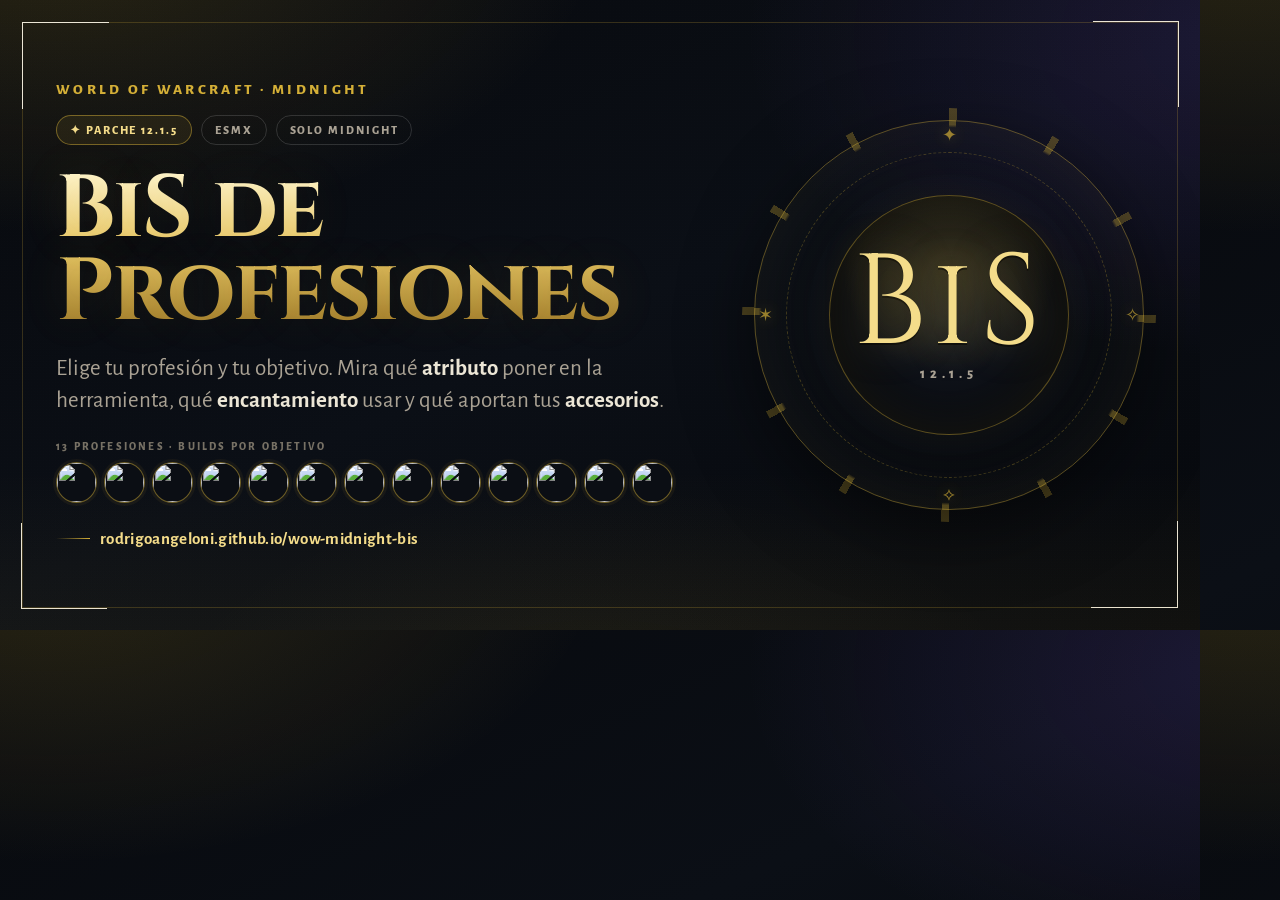
==== design/og-image.html @ ca5647c2 "Add Open Graph preview image and social meta tags" ====
<!DOCTYPE html>
<html lang="es-MX">
<head>
  <meta charset="UTF-8">
  <title>Midnight 12.1.5 · BiS de profesiones</title>
  <link rel="preconnect" href="https://fonts.googleapis.com">
  <link rel="preconnect" href="https://fonts.gstatic.com" crossorigin>
  <link href="https://fonts.googleapis.com/css2?family=Alegreya+Sans:wght@400;500;700;800&family=Cinzel:wght@500;600;700;800&display=swap" rel="stylesheet">
  <style>
    :root {
      --bg: #07090d;
      --gold: #d4af37;
      --gold-2: #f4dc8a;
      --gold-3: #8a6a1f;
      --text: #ece6d6;
      --muted: #aaa294;
      --muted-2: #777165;
      --line: rgba(212, 175, 55, .24);
      --font-display: "Cinzel", "Palatino Linotype", Georgia, serif;
      --font-body: "Alegreya Sans", "Segoe UI", sans-serif;
    }
    * { box-sizing: border-box; }
    html, body { width: 1200px; height: 630px; margin: 0; overflow: hidden; }
    body {
      color: var(--text);
      font-family: var(--font-body);
      background:
        radial-gradient(900px 520px at 4% -14%, rgba(212, 175, 55, .18), transparent 62%),
        radial-gradient(850px 520px at 106% 6%, rgba(110, 70, 200, .18), transparent 62%),
        radial-gradient(700px 420px at 50% 120%, rgba(212, 175, 55, .06), transparent 65%),
        linear-gradient(155deg, #07090d 0%, #0b0f16 50%, #07090d 100%);
      position: relative;
    }
    body::before {
      content: "";
      position: absolute;
      inset: 0;
      opacity: .35;
      background-image: radial-gradient(rgba(255, 255, 255, .045) 1px, transparent 1px);
      background-size: 3px 3px;
      mix-blend-mode: overlay;
      pointer-events: none;
    }
    .frame {
      position: absolute;
      inset: 22px;
      border: 1px solid rgba(212, 175, 55, .22);
      pointer-events: none;
    }
    .frame::before,
    .frame::after {
      content: "";
      position: absolute;
      width: 86px;
      height: 86px;
      border-color: rgba(212, 175, 55, .55);
    }
    .frame::before {
      top: -1px; left: -1px;
      border-top: 1px solid;
      border-left: 1px solid;
    }
    .frame::after {
      right: -1px; bottom: -1px;
      border-right: 1px solid;
      border-bottom: 1px solid;
    }
    .corner-tr,
    .corner-bl {
      position: absolute;
      width: 86px;
      height: 86px;
      border-color: rgba(212, 175, 55, .32);
      pointer-events: none;
    }
    .corner-tr {
      top: 21px; right: 21px;
      border-top: 1px solid;
      border-right: 1px solid;
    }
    .corner-bl {
      bottom: 21px; left: 21px;
      border-bottom: 1px solid;
      border-left: 1px solid;
    }

    .card {
      position: relative;
      z-index: 2;
      width: 100%;
      height: 100%;
      padding: 54px 56px;
      display: flex;
      align-items: center;
      gap: 26px;
    }
    .copy { flex: 1; min-width: 0; }
    .eyebrow {
      margin-bottom: 16px;
      color: var(--gold);
      font-size: 15px;
      font-weight: 800;
      letter-spacing: .22em;
      text-transform: uppercase;
    }
    .badges { display: flex; flex-wrap: wrap; gap: 9px; margin-bottom: 24px; }
    .badge {
      display: inline-flex;
      align-items: center;
      gap: 7px;
      padding: 7px 13px;
      border: 1px solid rgba(255, 255, 255, .14);
      border-radius: 999px;
      color: var(--muted);
      font-size: 12px;
      font-weight: 800;
      letter-spacing: .16em;
      text-transform: uppercase;
    }
    .badge.gold {
      border-color: rgba(212, 175, 55, .48);
      background: rgba(212, 175, 55, .09);
      color: var(--gold-2);
    }
    h1 {
      margin: 0 0 18px;
      font-family: var(--font-display);
      font-size: 88px;
      line-height: .94;
      letter-spacing: -.02em;
      color: var(--gold-2);
      background: linear-gradient(180deg, #fff6cf 0%, #e7c766 46%, #9a7626 100%);
      -webkit-background-clip: text;
      background-clip: text;
      -webkit-text-fill-color: transparent;
      text-shadow: 0 0 50px rgba(212, 175, 55, .12);
    }
    h1 span { display: block; }
    .sub {
      max-width: 610px;
      margin: 0 0 22px;
      color: var(--muted);
      font-size: 23px;
      line-height: 1.42;
    }
    .sub strong { color: var(--text); font-weight: 600; }
    .icon-block { margin-bottom: 22px; }
    .icon-label {
      margin-bottom: 9px;
      color: var(--muted-2);
      font-size: 11px;
      font-weight: 800;
      letter-spacing: .2em;
      text-transform: uppercase;
    }
    .icons { display: flex; flex-wrap: wrap; gap: 7px; }
    .icon {
      width: 41px;
      height: 41px;
      overflow: hidden;
      border: 1px solid rgba(212, 175, 55, .5);
      border-radius: 50%;
      background: #0b0e14;
      box-shadow: 0 0 0 3px rgba(212, 175, 55, .06);
    }
    .icon img { width: 100%; height: 100%; object-fit: cover; display: block; }
    .url {
      display: inline-flex;
      align-items: center;
      gap: 10px;
      color: var(--gold-2);
      font-size: 17px;
      font-weight: 700;
      letter-spacing: .02em;
    }
    .url::before {
      content: "";
      width: 34px;
      height: 1px;
      background: linear-gradient(90deg, transparent, var(--gold));
    }

    .crest-wrap {
      flex: 0 0 390px;
      display: flex;
      align-items: center;
      justify-content: center;
    }
    .crest {
      position: relative;
      width: 390px;
      height: 390px;
      display: grid;
      place-items: center;
    }
    .crest::before {
      content: "";
      position: absolute;
      inset: 8%;
      border-radius: 50%;
      background: radial-gradient(circle, rgba(212, 175, 55, .16), transparent 62%);
      filter: blur(18px);
    }
    .orbit {
      position: absolute;
      inset: -3%;
      border-radius: 50%;
      opacity: .85;
      background: repeating-conic-gradient(from 0deg,
        rgba(212, 175, 55, .4) 0deg 2.2deg,
        transparent 2.2deg 30deg);
      -webkit-mask: radial-gradient(circle, transparent 64%, #000 65%);
      mask: radial-gradient(circle, transparent 64%, #000 65%);
    }
    .ring {
      position: absolute;
      inset: 0;
      border: 1px solid rgba(212, 175, 55, .4);
      border-radius: 50%;
      box-shadow: inset 0 0 70px rgba(212, 175, 55, .06), 0 20px 70px rgba(0, 0, 0, .5);
    }
    .ring::before {
      content: "";
      position: absolute;
      inset: 8%;
      border: 1px dashed rgba(212, 175, 55, .28);
      border-radius: 50%;
    }
    .ring::after {
      content: "";
      position: absolute;
      inset: 19%;
      border: 1px solid rgba(212, 175, 55, .4);
      border-radius: 50%;
      background:
        radial-gradient(circle at 50% 30%, rgba(212, 175, 55, .2), transparent 52%),
        radial-gradient(circle, #141923, #080a0e 72%);
      box-shadow: inset 0 0 50px rgba(212, 175, 55, .08);
    }
    .core {
      position: relative;
      z-index: 2;
      text-align: center;
    }
    .bis {
      font-family: var(--font-display);
      font-size: 128px;
      line-height: .9;
      letter-spacing: .04em;
      color: var(--gold-2);
      text-shadow: 0 0 40px rgba(212, 175, 55, .35), 0 2px 0 rgba(0, 0, 0, .55);
    }
    .patch {
      margin-top: 4px;
      color: var(--muted);
      font-size: 14px;
      font-weight: 800;
      letter-spacing: .34em;
      text-transform: uppercase;
    }
    .rune {
      position: absolute;
      z-index: 3;
      color: var(--gold);
      opacity: .7;
      font-size: 18px;
      text-shadow: 0 0 14px rgba(212, 175, 55, .5);
    }
    .r1 { top: 1%; left: 50%; transform: translateX(-50%); }
    .r2 { right: 1%; top: 50%; transform: translateY(-50%); }
    .r3 { bottom: 1%; left: 50%; transform: translateX(-50%); }
    .r4 { left: 1%; top: 50%; transform: translateY(-50%); }

    .bottom-glow {
      position: absolute;
      left: 0; right: 0; bottom: 0;
      height: 160px;
      background: linear-gradient(0deg, rgba(212, 175, 55, .05), transparent);
      pointer-events: none;
    }
  </style>
</head>
<body>
  <div class="frame"></div>
  <div class="corner-tr"></div>
  <div class="corner-bl"></div>
  <div class="bottom-glow"></div>
  <main class="card">
    <section class="copy">
      <div class="eyebrow">World of Warcraft · Midnight</div>
      <div class="badges">
        <span class="badge gold">✦ Parche 12.1.5</span>
        <span class="badge">esMX</span>
        <span class="badge">Solo Midnight</span>
      </div>
      <h1>BiS de<span>Profesiones</span></h1>
      <p class="sub">Elige tu profesión y tu objetivo. Mira qué <strong>atributo</strong> poner en la herramienta, qué <strong>encantamiento</strong> usar y qué aportan tus <strong>accesorios</strong>.</p>
      <div class="icon-block">
        <div class="icon-label">13 profesiones · builds por objetivo</div>
        <div class="icons">
          <span class="icon"><img src="https://wow.zamimg.com/images/wow/icons/large/ui_profession_alchemy.jpg" alt=""></span>
          <span class="icon"><img src="https://wow.zamimg.com/images/wow/icons/large/ui_profession_blacksmithing.jpg" alt=""></span>
          <span class="icon"><img src="https://wow.zamimg.com/images/wow/icons/large/ui_profession_enchanting.jpg" alt=""></span>
          <span class="icon"><img src="https://wow.zamimg.com/images/wow/icons/large/ui_profession_engineering.jpg" alt=""></span>
          <span class="icon"><img src="https://wow.zamimg.com/images/wow/icons/large/ui_profession_inscription.jpg" alt=""></span>
          <span class="icon"><img src="https://wow.zamimg.com/images/wow/icons/large/ui_profession_jewelcrafting.jpg" alt=""></span>
          <span class="icon"><img src="https://wow.zamimg.com/images/wow/icons/large/ui_profession_leatherworking.jpg" alt=""></span>
          <span class="icon"><img src="https://wow.zamimg.com/images/wow/icons/large/ui_profession_tailoring.jpg" alt=""></span>
          <span class="icon"><img src="https://wow.zamimg.com/images/wow/icons/large/ui_profession_herbalism.jpg" alt=""></span>
          <span class="icon"><img src="https://wow.zamimg.com/images/wow/icons/large/ui_profession_mining.jpg" alt=""></span>
          <span class="icon"><img src="https://wow.zamimg.com/images/wow/icons/large/ui_profession_skinning.jpg" alt=""></span>
          <span class="icon"><img src="https://wow.zamimg.com/images/wow/icons/large/ui_profession_cooking.jpg" alt=""></span>
          <span class="icon"><img src="https://wow.zamimg.com/images/wow/icons/large/ui_profession_fishing.jpg" alt=""></span>
        </div>
      </div>
      <div class="url">rodrigoangeloni.github.io/wow-midnight-bis</div>
    </section>

    <section class="crest-wrap">
      <div class="crest">
        <div class="orbit"></div>
        <div class="ring"></div>
        <div class="core">
          <div class="bis">BiS</div>
          <div class="patch">12.1.5</div>
        </div>
        <span class="rune r1">✦</span>
        <span class="rune r2">✧</span>
        <span class="rune r3">⟡</span>
        <span class="rune r4">✶</span>
      </div>
    </section>
  </main>
</body>
</html>
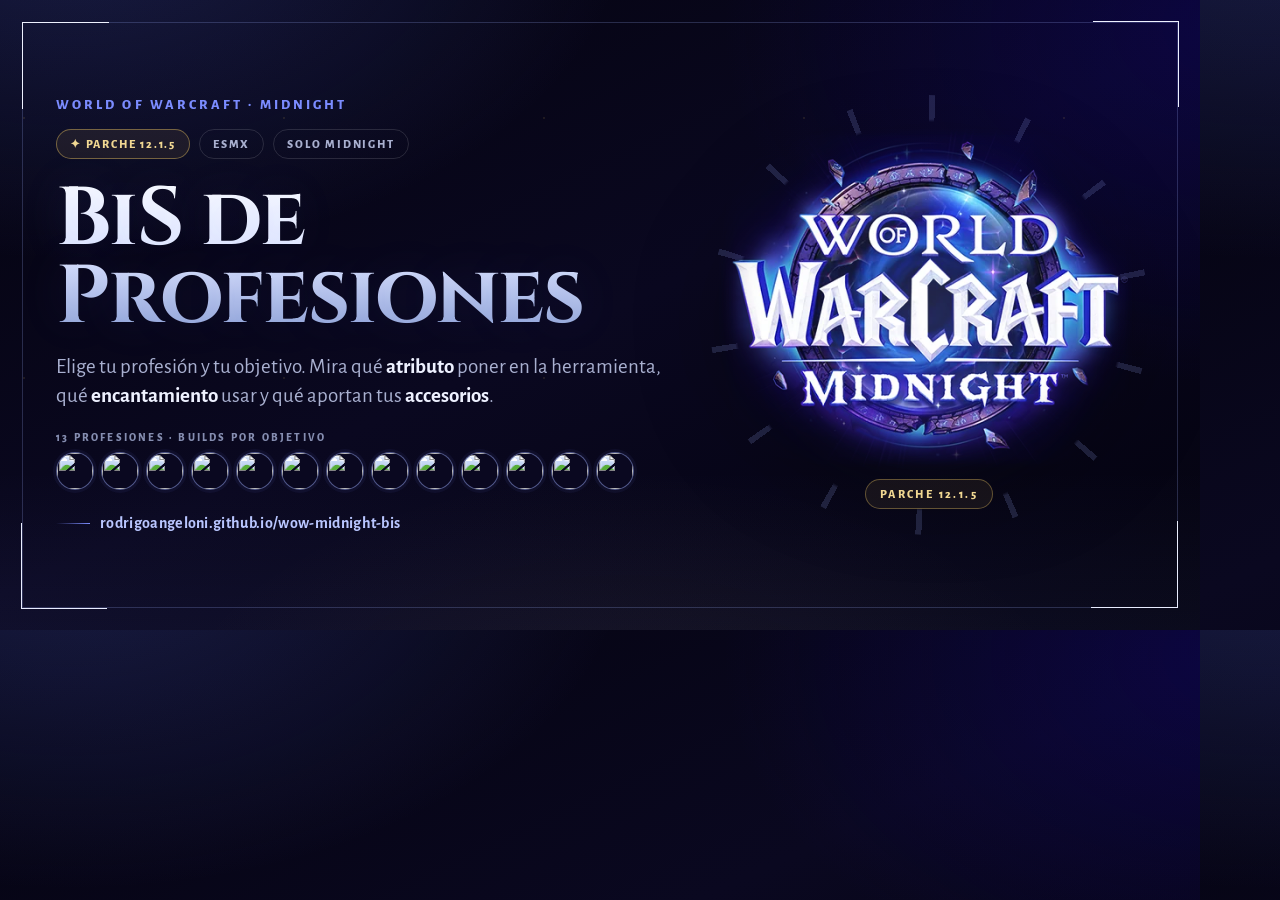
==== commit 063fbd24: "Complete Midnight retheme: mobile nav, responsive table, share links and social image" ====
--- a/design/og-image.html
+++ b/design/og-image.html
@@ -8,43 +8,50 @@
   <link href="https://fonts.googleapis.com/css2?family=Alegreya+Sans:wght@400;500;700;800&family=Cinzel:wght@500;600;700;800&display=swap" rel="stylesheet">
   <style>
     :root {
-      --bg: #07090d;
-      --gold: #d4af37;
-      --gold-2: #f4dc8a;
-      --gold-3: #8a6a1f;
-      --text: #ece6d6;
-      --muted: #aaa294;
-      --muted-2: #777165;
-      --line: rgba(212, 175, 55, .24);
+      --bg: #04030f;
+      --bg-2: #0a0820;
+      --accent: #7b8cff;
+      --accent-2: #b9c6ff;
+      --frost: #eef1ff;
+      --muted: #a9b0d0;
+      --muted-2: #858db0;
+      --sunwell: #d8b45a;
+      --sunwell-2: #f0d792;
+      --line: rgba(123, 140, 255, .26);
       --font-display: "Cinzel", "Palatino Linotype", Georgia, serif;
       --font-body: "Alegreya Sans", "Segoe UI", sans-serif;
     }
     * { box-sizing: border-box; }
     html, body { width: 1200px; height: 630px; margin: 0; overflow: hidden; }
     body {
-      color: var(--text);
+      position: relative;
+      color: var(--frost);
       font-family: var(--font-body);
       background:
-        radial-gradient(900px 520px at 4% -14%, rgba(212, 175, 55, .18), transparent 62%),
-        radial-gradient(850px 520px at 106% 6%, rgba(110, 70, 200, .18), transparent 62%),
-        radial-gradient(700px 420px at 50% 120%, rgba(212, 175, 55, .06), transparent 65%),
-        linear-gradient(155deg, #07090d 0%, #0b0f16 50%, #07090d 100%);
-      position: relative;
+        radial-gradient(900px 560px at 6% -14%, rgba(70, 85, 187, .32), transparent 62%),
+        radial-gradient(820px 560px at 104% 4%, rgba(14, 2, 113, .42), transparent 64%),
+        radial-gradient(700px 420px at 52% 120%, rgba(216, 180, 90, .06), transparent 68%),
+        linear-gradient(155deg, #04030f 0%, #0a0820 50%, #04030f 100%);
     }
     body::before {
       content: "";
       position: absolute;
       inset: 0;
-      opacity: .35;
-      background-image: radial-gradient(rgba(255, 255, 255, .045) 1px, transparent 1px);
-      background-size: 3px 3px;
-      mix-blend-mode: overlay;
-      pointer-events: none;
+      opacity: .6;
+      pointer-events: none;
+      background-image:
+        radial-gradient(1px 1px at 22px 34px, rgba(238, 241, 255, .6) 50%, transparent 51%),
+        radial-gradient(1px 1px at 132px 78px, rgba(185, 198, 255, .5) 50%, transparent 51%),
+        radial-gradient(1.2px 1.2px at 206px 142px, rgba(238, 241, 255, .55) 50%, transparent 51%),
+        radial-gradient(1px 1px at 74px 196px, rgba(123, 140, 255, .5) 50%, transparent 51%),
+        radial-gradient(1px 1px at 182px 232px, rgba(238, 241, 255, .4) 50%, transparent 51%),
+        radial-gradient(1.4px 1.4px at 24px 118px, rgba(216, 180, 90, .4) 50%, transparent 51%);
+      background-size: 260px 260px;
     }
     .frame {
       position: absolute;
       inset: 22px;
-      border: 1px solid rgba(212, 175, 55, .22);
+      border: 1px solid rgba(159, 176, 255, .22);
       pointer-events: none;
     }
     .frame::before,
@@ -53,7 +60,7 @@
       position: absolute;
       width: 86px;
       height: 86px;
-      border-color: rgba(212, 175, 55, .55);
+      border-color: rgba(195, 210, 239, .55);
     }
     .frame::before {
       top: -1px; left: -1px;
@@ -70,7 +77,7 @@
       position: absolute;
       width: 86px;
       height: 86px;
-      border-color: rgba(212, 175, 55, .32);
+      border-color: rgba(123, 140, 255, .4);
       pointer-events: none;
     }
     .corner-tr {
@@ -83,70 +90,69 @@
       border-bottom: 1px solid;
       border-left: 1px solid;
     }
-
     .card {
       position: relative;
       z-index: 2;
       width: 100%;
       height: 100%;
-      padding: 54px 56px;
+      padding: 52px 56px;
       display: flex;
       align-items: center;
-      gap: 26px;
+      gap: 24px;
     }
     .copy { flex: 1; min-width: 0; }
     .eyebrow {
-      margin-bottom: 16px;
-      color: var(--gold);
-      font-size: 15px;
+      margin-bottom: 15px;
+      color: var(--accent);
+      font-size: 14px;
       font-weight: 800;
       letter-spacing: .22em;
       text-transform: uppercase;
     }
-    .badges { display: flex; flex-wrap: wrap; gap: 9px; margin-bottom: 24px; }
+    .badges { display: flex; flex-wrap: wrap; gap: 9px; margin-bottom: 22px; }
     .badge {
       display: inline-flex;
       align-items: center;
       gap: 7px;
       padding: 7px 13px;
-      border: 1px solid rgba(255, 255, 255, .14);
+      border: 1px solid rgba(255, 255, 255, .13);
       border-radius: 999px;
       color: var(--muted);
       font-size: 12px;
       font-weight: 800;
-      letter-spacing: .16em;
+      letter-spacing: .15em;
       text-transform: uppercase;
     }
     .badge.gold {
-      border-color: rgba(212, 175, 55, .48);
-      background: rgba(212, 175, 55, .09);
-      color: var(--gold-2);
+      border-color: rgba(216, 180, 90, .48);
+      background: rgba(216, 180, 90, .09);
+      color: var(--sunwell-2);
     }
     h1 {
-      margin: 0 0 18px;
+      margin: 0 0 15px;
       font-family: var(--font-display);
-      font-size: 88px;
-      line-height: .94;
+      font-size: 82px;
+      line-height: .95;
       letter-spacing: -.02em;
-      color: var(--gold-2);
-      background: linear-gradient(180deg, #fff6cf 0%, #e7c766 46%, #9a7626 100%);
+      color: var(--frost);
+      background: linear-gradient(180deg, #f8faff 0%, #dfe6ff 46%, #8ca0d5 100%);
       -webkit-background-clip: text;
       background-clip: text;
       -webkit-text-fill-color: transparent;
-      text-shadow: 0 0 50px rgba(212, 175, 55, .12);
+      text-shadow: 0 0 50px rgba(123, 140, 255, .12);
     }
     h1 span { display: block; }
     .sub {
-      max-width: 610px;
-      margin: 0 0 22px;
+      max-width: 620px;
+      margin: 0 0 20px;
       color: var(--muted);
-      font-size: 23px;
+      font-size: 21px;
       line-height: 1.42;
     }
-    .sub strong { color: var(--text); font-weight: 600; }
-    .icon-block { margin-bottom: 22px; }
+    .sub strong { color: var(--frost); font-weight: 600; }
+    .icon-block { margin-bottom: 20px; }
     .icon-label {
-      margin-bottom: 9px;
+      margin-bottom: 8px;
       color: var(--muted-2);
       font-size: 11px;
       font-weight: 800;
@@ -155,21 +161,21 @@
     }
     .icons { display: flex; flex-wrap: wrap; gap: 7px; }
     .icon {
-      width: 41px;
-      height: 41px;
+      width: 38px;
+      height: 38px;
       overflow: hidden;
-      border: 1px solid rgba(212, 175, 55, .5);
+      border: 1px solid rgba(159, 176, 255, .48);
       border-radius: 50%;
-      background: #0b0e14;
-      box-shadow: 0 0 0 3px rgba(212, 175, 55, .06);
+      background: #0a0820;
+      box-shadow: 0 0 0 3px rgba(123, 140, 255, .06);
     }
     .icon img { width: 100%; height: 100%; object-fit: cover; display: block; }
     .url {
       display: inline-flex;
       align-items: center;
       gap: 10px;
-      color: var(--gold-2);
-      font-size: 17px;
+      color: var(--accent-2);
+      font-size: 16px;
       font-weight: 700;
       letter-spacing: .02em;
     }
@@ -177,105 +183,64 @@
       content: "";
       width: 34px;
       height: 1px;
-      background: linear-gradient(90deg, transparent, var(--gold));
-    }
-
-    .crest-wrap {
-      flex: 0 0 390px;
+      background: linear-gradient(90deg, transparent, var(--accent));
+    }
+    .art {
+      position: relative;
+      flex: 0 0 430px;
+      height: 470px;
       display: flex;
+      flex-direction: column;
       align-items: center;
       justify-content: center;
     }
-    .crest {
-      position: relative;
-      width: 390px;
-      height: 390px;
-      display: grid;
-      place-items: center;
-    }
-    .crest::before {
-      content: "";
-      position: absolute;
-      inset: 8%;
+    .orbit {
+      position: absolute;
+      width: 440px;
+      height: 440px;
       border-radius: 50%;
-      background: radial-gradient(circle, rgba(212, 175, 55, .16), transparent 62%);
-      filter: blur(18px);
-    }
-    .orbit {
-      position: absolute;
-      inset: -3%;
+      opacity: .55;
+      background: repeating-conic-gradient(from 0deg,
+        rgba(159, 176, 255, .3) 0deg 1.6deg,
+        transparent 1.6deg 26deg);
+      -webkit-mask: radial-gradient(circle, transparent 62%, #000 63%);
+      mask: radial-gradient(circle, transparent 62%, #000 63%);
+    }
+    .logo-glow {
+      position: absolute;
+      width: 380px;
+      height: 320px;
       border-radius: 50%;
-      opacity: .85;
-      background: repeating-conic-gradient(from 0deg,
-        rgba(212, 175, 55, .4) 0deg 2.2deg,
-        transparent 2.2deg 30deg);
-      -webkit-mask: radial-gradient(circle, transparent 64%, #000 65%);
-      mask: radial-gradient(circle, transparent 64%, #000 65%);
-    }
-    .ring {
-      position: absolute;
-      inset: 0;
-      border: 1px solid rgba(212, 175, 55, .4);
-      border-radius: 50%;
-      box-shadow: inset 0 0 70px rgba(212, 175, 55, .06), 0 20px 70px rgba(0, 0, 0, .5);
-    }
-    .ring::before {
-      content: "";
-      position: absolute;
-      inset: 8%;
-      border: 1px dashed rgba(212, 175, 55, .28);
-      border-radius: 50%;
-    }
-    .ring::after {
-      content: "";
-      position: absolute;
-      inset: 19%;
-      border: 1px solid rgba(212, 175, 55, .4);
-      border-radius: 50%;
-      background:
-        radial-gradient(circle at 50% 30%, rgba(212, 175, 55, .2), transparent 52%),
-        radial-gradient(circle, #141923, #080a0e 72%);
-      box-shadow: inset 0 0 50px rgba(212, 175, 55, .08);
-    }
-    .core {
+      background: radial-gradient(circle, rgba(123, 140, 255, .34), transparent 62%);
+      filter: blur(26px);
+    }
+    .logo {
       position: relative;
       z-index: 2;
-      text-align: center;
-    }
-    .bis {
-      font-family: var(--font-display);
-      font-size: 128px;
-      line-height: .9;
-      letter-spacing: .04em;
-      color: var(--gold-2);
-      text-shadow: 0 0 40px rgba(212, 175, 55, .35), 0 2px 0 rgba(0, 0, 0, .55);
+      width: 420px;
+      height: auto;
+      mix-blend-mode: screen;
+      filter: drop-shadow(0 26px 50px rgba(0, 0, 0, .45));
     }
     .patch {
-      margin-top: 4px;
-      color: var(--muted);
-      font-size: 14px;
-      font-weight: 800;
-      letter-spacing: .34em;
-      text-transform: uppercase;
-    }
-    .rune {
-      position: absolute;
-      z-index: 3;
-      color: var(--gold);
-      opacity: .7;
-      font-size: 18px;
-      text-shadow: 0 0 14px rgba(212, 175, 55, .5);
-    }
-    .r1 { top: 1%; left: 50%; transform: translateX(-50%); }
-    .r2 { right: 1%; top: 50%; transform: translateY(-50%); }
-    .r3 { bottom: 1%; left: 50%; transform: translateX(-50%); }
-    .r4 { left: 1%; top: 50%; transform: translateY(-50%); }
-
+      position: relative;
+      z-index: 2;
+      margin-top: 8px;
+      padding: 7px 14px;
+      border: 1px solid rgba(216, 180, 90, .4);
+      border-radius: 999px;
+      background: rgba(216, 180, 90, .08);
+      color: var(--sunwell-2);
+      font-size: 12px;
+      font-weight: 800;
+      letter-spacing: .2em;
+      text-transform: uppercase;
+    }
     .bottom-glow {
       position: absolute;
       left: 0; right: 0; bottom: 0;
       height: 160px;
-      background: linear-gradient(0deg, rgba(212, 175, 55, .05), transparent);
+      background: linear-gradient(0deg, rgba(123, 140, 255, .06), transparent);
       pointer-events: none;
     }
   </style>
@@ -316,19 +281,11 @@
       <div class="url">rodrigoangeloni.github.io/wow-midnight-bis</div>
     </section>
 
-    <section class="crest-wrap">
-      <div class="crest">
-        <div class="orbit"></div>
-        <div class="ring"></div>
-        <div class="core">
-          <div class="bis">BiS</div>
-          <div class="patch">12.1.5</div>
-        </div>
-        <span class="rune r1">✦</span>
-        <span class="rune r2">✧</span>
-        <span class="rune r3">⟡</span>
-        <span class="rune r4">✶</span>
-      </div>
+    <section class="art">
+      <div class="orbit"></div>
+      <div class="logo-glow"></div>
+      <img class="logo" src="../assets/img/midnight-logo.webp" alt="World of Warcraft: Midnight" width="480" height="400">
+      <div class="patch">Parche 12.1.5</div>
     </section>
   </main>
 </body>
